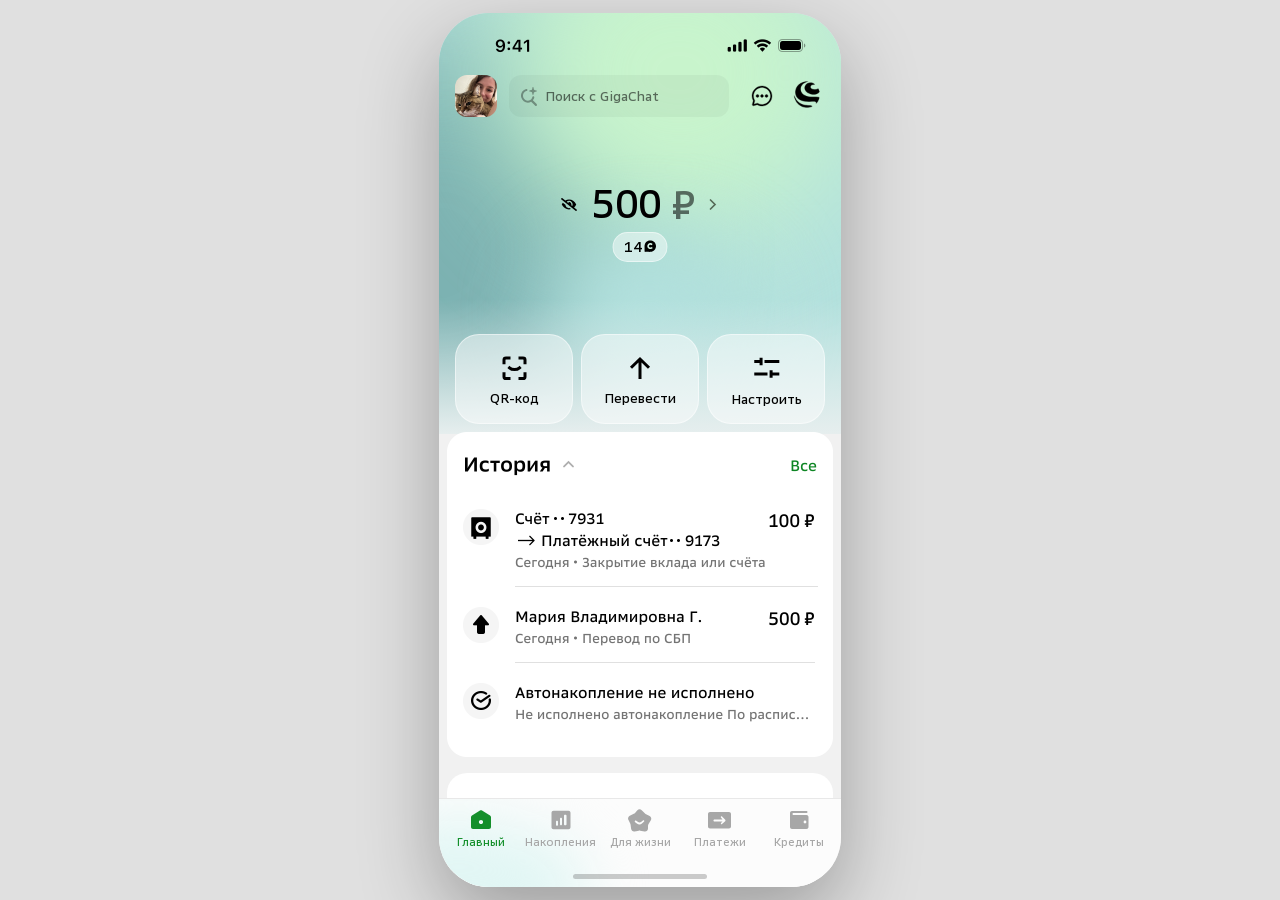
==== index.html @ b8ccacb1 "Initial commit: prototype-on-schedule HTML prototype Co-Authored-By: Claude Sonnet 4.6 <noreply@anth" ====
<!DOCTYPE html>
<html lang="ru">
<head>
  <meta charset="UTF-8" />
  <meta name="viewport" content="width=device-width, initial-scale=1.0" />
  <title>СберБанк — Главная</title>
  <style>
    @font-face {
      font-family: 'SB Sans Text';
      src: url('fonts/SB Sans Text.ttf') format('truetype');
      font-weight: 400;
      font-style: normal;
    }
    @font-face {
      font-family: 'SB Sans Text';
      src: url('fonts/sb-sans-text-medium.ttf') format('truetype');
      font-weight: 500;
      font-style: normal;
    }
    @font-face {
      font-family: 'SB Sans Text';
      src: url('fonts/SB-Sans-Text-Semibold.ttf') format('truetype');
      font-weight: 600;
      font-style: normal;
    }
    @font-face {
      font-family: 'SB Sans Text';
      src: url('fonts/SB-Sans-Text-Bold.ttf') format('truetype');
      font-weight: 700;
      font-style: normal;
    }

    :root {
      /* bg */
      --bg-page: #f1f1f1;
      --bg-hero-mesh-teal: #7cb2b2;
      --bg-hero-mesh-lime: #c8f4cc;
      --bg-hero-mesh-aqua: #b3e1de;

      /* surface */
      --surface-glass: rgba(255, 255, 255, 0.45);
      --surface-secondary: #f5f5f5;
      --surface-tabbar: #fcfcfc;
      --surface-tabbar-glow: #e1f6f4;

      /* border */
      --border-glass: rgba(255, 255, 255, 0.5);
      --border-default: #e0e0e0;

      /* fill */
      --fill-tertiary: rgba(0, 0, 0, 0.04);

      /* text */
      --text-primary: #000000;
      --text-on-hero-secondary: rgba(0, 0, 0, 0.55);
      --text-tertiary: #a7a7a7;
      --text-link: #0d8523;

      /* icon */
      --icon-accent: #148f2b;
      --icon-secondary: #a7a7a7;
      --icon-default: #000000;

      /* accent */
      --accent-primary: #148f2b;

      /* typography */
      --font-family-base: 'SB Sans Text', -apple-system, sans-serif;
      --font-size-footnote: 13px;
      --font-size-body: 15px;
      --font-size-caption: 11px;
      --font-size-title: 20px;
      --font-weight-button: 400;
      --font-weight-caption: 500;
      --font-weight-title: 600;
    }

    * { box-sizing: border-box; margin: 0; padding: 0; }

    body {
      background: #e0e0e0;
      display: flex;
      justify-content: center;
      align-items: center;
      min-height: 100vh;
      font-family: var(--font-family-base);
      -webkit-font-smoothing: antialiased;
      -moz-osx-font-smoothing: grayscale;
      font-synthesis: none;
    }

    .phone {
      position: relative;
      width: 402px;
      height: 874px;
      overflow: hidden;
      border-radius: 50px;
      background: var(--bg-page);
      box-shadow: 0 30px 80px rgba(0,0,0,0.3);
    }

    /* ── STATUS BAR ── */
    .status-bar {
      position: absolute;
      top: 0;
      left: 0;
      width: 402px;
      height: 62px;
      z-index: 10;
      display: block;
    }
    .status-bar img {
      display: block;
      width: 402px;
      height: 62px;
    }

    /* ── HERO GRADIENT ── */
    .hero {
      position: absolute;
      top: 0;
      left: 0;
      width: 402px;
      height: 421px;
      background: var(--bg-hero-mesh-aqua);
      overflow: hidden;
    }
    .blob-teal {
      position: absolute;
      width: 420px;
      height: 440px;
      left: -210px;
      top: 20px;
    }
    .blob-mint {
      position: absolute;
      width: 380px;
      height: 360px;
      left: 50px;
      top: -120px;
    }
    .blob-aqua {
      position: absolute;
      width: 240px;
      height: 200px;
      left: 90px;
      top: 200px;
    }
    .blob-teal img, .blob-mint img, .blob-aqua img {
      position: absolute;
      width: 160%;
      height: 160%;
      top: -30%;
      left: -30%;
      max-width: none;
    }
    .hero-fade {
      position: absolute;
      inset: 0;
      background: linear-gradient(to bottom, rgba(230,238,238,0) 68%, #e6eeee 100%);
    }

    /* ── NAV BAR ── */
    .nav-bar {
      position: absolute;
      top: 62px;
      left: 0;
      width: 402px;
      display: flex;
      align-items: center;
      gap: 12px;
      padding: 0 16px;
      z-index: 5;
    }
    .nav-avatar {
      width: 42px;
      height: 42px;
      border-radius: 12px;
      overflow: hidden;
      flex-shrink: 0;
    }
    .nav-avatar img {
      width: 100%;
      height: 133.33%;
      object-fit: cover;
      margin-top: -9.18%;
    }
    .nav-search {
      flex: 0 0 220px;
      height: 42px;
      background: var(--fill-tertiary);
      border-radius: 12px;
      display: flex;
      align-items: center;
      padding: 6px;
      gap: 2px;
    }
    .nav-search img { width: 28px; height: 28px; flex-shrink: 0; }
    .nav-search span {
      font-size: var(--font-size-footnote);
      font-family: var(--font-family-base);
      font-weight: var(--font-weight-caption);
      color: var(--text-on-hero-secondary);
      white-space: nowrap;
    }
    .nav-icons {
      display: flex;
      align-items: center;
      gap: 12px;
      flex-shrink: 0;
    }
    .nav-icons img { display: block; }

    /* ── BALANCE AREA ── */
    .balance-area {
      position: absolute;
      top: 166px;
      left: 116px;
      display: flex;
      align-items: center;
      gap: 8px;
      z-index: 5;
    }
    .eye-icon {
      width: 28px;
      height: 28px;
      display: flex;
      align-items: center;
      justify-content: center;
      overflow: hidden;
    }
    .eye-icon img { width: 16.25px; height: 13px; }
    .balance-sum-row {
      display: flex;
      align-items: center;
      gap: 4px;
    }
    .balance-sum {
      display: flex;
      align-items: flex-start;
      gap: 9px;
      line-height: normal;
    }
    .balance-amount {
      font-family: var(--font-family-base);
      font-weight: 500;
      font-size: 40px;
      color: var(--text-primary);
      white-space: nowrap;
      letter-spacing: -0.5px;
    }
    .balance-currency {
      font-family: var(--font-family-base);
      font-weight: var(--font-weight-caption);
      font-size: 41px;
      color: var(--text-on-hero-secondary);
      width: 24px;
    }
    .balance-chevron { width: 28px; height: 28px; }

    /* ── COUNTER PILL ── */
    .counter-pill {
      position: absolute;
      top: 219px;
      left: 50%;
      transform: translateX(-50%);
      background: var(--surface-glass);
      border: 1px solid var(--border-glass);
      border-radius: 16px;
      height: 30px;
      padding: 5px 10px 6px;
      display: flex;
      align-items: center;
      gap: 2px;
      z-index: 5;
    }
    .counter-pill span {
      font-size: var(--font-size-body);
      font-family: var(--font-family-base);
      font-weight: var(--font-weight-caption);
      color: var(--text-primary);
    }
    .counter-pill img { width: 13px; height: 13px; }

    /* ── ACTION BUTTONS ── */
    .action-btn {
      position: absolute;
      top: 321px;
      width: 118px;
      height: 90px;
      background: var(--surface-glass);
      border: 1px solid var(--border-glass);
      border-radius: 24px;
      display: flex;
      align-items: center;
      justify-content: center;
      z-index: 5;
      cursor: pointer;
    }
    .action-btn.qr { left: 16px; }
    .action-btn.transfer { left: 142px; }
    .action-btn.settings { left: 268px; border-width: 1.5px; }

    .action-inner {
      display: flex;
      flex-direction: column;
      align-items: center;
      gap: 3px;
    }
    .action-inner img { width: 40px; height: 36px; }
    .action-inner.settings-inner { gap: 4px; }
    .action-label {
      font-size: var(--font-size-footnote);
      font-family: var(--font-family-base);
      font-weight: var(--font-weight-caption);
      color: var(--text-primary);
      text-align: center;
      line-height: normal;
    }

    /* ── HISTORY ISLAND ── */
    .history-island-img {
      position: absolute;
      top: 419px;
      left: 50%;
      transform: translateX(-50%);
      width: 386px;
      height: 325px;
      display: block;
      z-index: 3;
    }

    /* ── SCROLL AREA ── */
    .scroll-area {
      position: absolute;
      top: 0;
      left: 0;
      width: 100%;
      height: 100%;
      overflow-y: auto;
      overflow-x: hidden;
      -webkit-overflow-scrolling: touch;
      scrollbar-width: none;
      padding-bottom: 89px;
    }
    .scroll-area::-webkit-scrollbar { display: none; }

    .screen-content {
      position: relative;
      width: 402px;
      height: 1190px;
    }

    /* ── DEPOSITS ISLAND ── */
    .deposits-island {
      position: absolute;
      top: 760px;
      left: 8px;
      width: 386px;
      height: 144px;
      background: white;
      border-radius: 20px;
      z-index: 3;
    }
    .deposits-island-title {
      position: absolute;
      top: 24px;
      left: 0;
      width: 386px;
      display: flex;
      justify-content: space-between;
      align-items: center;
      padding: 0 16px;
    }
    .deposits-island-title-text {
      font-size: var(--font-size-title);
      font-family: var(--font-family-base);
      font-weight: var(--font-weight-title);
      color: var(--text-primary);
      letter-spacing: -0.2px;
      line-height: normal;
    }
    .deposits-island-link {
      font-size: var(--font-size-body);
      font-family: var(--font-family-base);
      font-weight: var(--font-weight-caption);
      color: var(--text-link);
    }
    .deposits-cell {
      position: absolute;
      top: 67px;
      left: 16px;
      width: 354px;
      display: flex;
      align-items: flex-start;
      gap: 16px;
      cursor: pointer;
      text-decoration: none;
      color: inherit;
    }
    .deposits-cell-icon {
      width: 36px;
      height: 36px;
      flex-shrink: 0;
    }
    .deposits-cell-icon img { display: block; width: 36px; height: 36px; }
    .deposits-cell-body {
      display: flex;
      align-items: flex-start;
      justify-content: space-between;
      padding-bottom: 16px;
      flex: 1;
    }
    .deposits-cell-info {
      display: flex;
      flex-direction: column;
      gap: 4px;
    }
    .deposits-cell-amount {
      font-size: 18px;
      font-family: var(--font-family-base);
      font-weight: var(--font-weight-caption);
      color: var(--text-primary);
      white-space: nowrap;
      line-height: normal;
    }
    .deposits-cell-subtitle {
      display: flex;
      align-items: center;
      gap: 4px;
      font-size: var(--font-size-footnote);
      font-family: var(--font-family-base);
      font-weight: var(--font-weight-caption);
      color: #737373;
    }
    .deposits-cell-sep {
      display: flex;
      align-items: center;
      gap: 5px;
    }
    .deposits-cell-sep img { display: block; }
    .deposits-cell-rate {
      display: flex;
      align-items: center;
      gap: 3px;
      font-size: var(--font-size-footnote);
      font-family: var(--font-family-base);
      font-weight: var(--font-weight-caption);
      color: #737373;
      white-space: nowrap;
      flex-shrink: 0;
    }

/* ── TAB BAR ── */
    .tab-bar {
      position: absolute;
      bottom: 0;
      left: 0;
      width: 402px;
      height: 89px;
      background: var(--surface-tabbar);
      border-top: 0.5px solid rgba(0, 0, 0, 0.08);
      overflow: hidden;
      z-index: 10;
    }
    .tab-bar-glow {
      position: absolute;
      left: -110px;
      top: 20px;
      width: 260px;
      height: 140px;
    }
    .tab-bar-glow-img {
      position: absolute;
      top: -60px;
      left: -60px;
      width: 380px;
      height: 260px;
    }
    .tab-bar-glow-img img {
      width: 100%;
      height: 100%;
      max-width: none;
      display: block;
    }
    .tab-bar-inner {
      position: absolute;
      top: 9px;
      left: 50%;
      transform: translateX(-50%);
      width: 370px;
      display: flex;
      align-items: center;
      justify-content: space-between;
    }
    .tab-btn {
      width: 52px;
      display: flex;
      flex-direction: column;
      align-items: center;
      gap: 4px;
      cursor: pointer;
      text-decoration: none;
    }
    .tab-btn img {
      width: 24px;
      height: 24px;
      flex-shrink: 0;
    }
    .tab-label {
      font-family: var(--font-family-base);
      font-size: var(--font-size-caption);
      font-weight: var(--font-weight-caption);
      line-height: 1.2;
      color: var(--text-tertiary);
      text-align: center;
      white-space: nowrap;
    }
    .tab-label.active { color: var(--accent-primary); }

    /* ── TRANSFERS ISLAND ── */
    .transfers-island {
      position: absolute;
      top: 912px;
      left: 8px;
      width: 386px;
      height: 263px;
      background: white;
      border-radius: 20px;
      z-index: 3;
    }
    .transfers-title {
      position: absolute;
      top: 24px;
      left: 0;
      width: 386px;
      padding: 0 16px;
    }
    .transfers-title-text {
      font-family: var(--font-family-base);
      font-weight: var(--font-weight-title);
      font-size: var(--font-size-title);
      color: var(--text-primary);
      letter-spacing: -0.2px;
      line-height: normal;
    }
    .transfers-field {
      position: absolute;
      top: 64px;
      left: 16px;
      width: 354px;
      height: 57px;
      background: var(--surface-secondary);
      border-radius: 16px;
      padding: 10px 8px 6px 16px;
      display: flex;
      align-items: center;
    }
    .transfers-field-content {
      display: flex;
      align-items: center;
      justify-content: space-between;
      width: 100%;
      gap: 40px;
    }
    .transfers-field-text {
      font-family: var(--font-family-base);
      font-weight: var(--font-weight-caption);
      font-size: var(--font-size-body);
      color: var(--text-primary);
      white-space: nowrap;
      line-height: normal;
    }
    .transfers-field-btns {
      display: flex;
      align-items: center;
      gap: 8px;
      flex-shrink: 0;
    }
    .transfers-spb {
      width: 24px;
      height: 24px;
      overflow: hidden;
      flex-shrink: 0;
    }
    .transfers-spb img {
      display: block;
      width: 24px;
      height: 23px;
      object-fit: cover;
    }
    .transfers-arrow-btn {
      display: block;
      width: 49px;
      height: 40px;
      flex-shrink: 0;
    }
    .transfers-options {
      position: absolute;
      top: 138px;
      left: 16px;
      width: 374px;
      display: flex;
      align-items: flex-start;
      gap: 16px;
    }
    .transfers-option {
      display: flex;
      flex-direction: column;
      align-items: center;
      gap: 12px;
      width: 62px;
      flex-shrink: 0;
    }
    .transfers-icon-btn {
      width: 62px;
      height: 62px;
      background: var(--surface-secondary);
      border-radius: 16px;
      display: flex;
      align-items: center;
      justify-content: center;
      flex-shrink: 0;
    }
    .transfers-icon-btn img {
      display: block;
      width: 28px;
      height: 28px;
      object-fit: contain;
    }
    .transfers-label {
      display: flex;
      flex-direction: column;
      align-items: center;
      gap: 4px;
      width: 42px;
    }
    .transfers-label span {
      font-family: var(--font-family-base);
      font-weight: var(--font-weight-caption);
      font-size: 12px;
      color: var(--text-primary);
      text-align: center;
      line-height: 1.2;
      white-space: nowrap;
    }
    .transfers-label-overflow {
      overflow: hidden;
      text-overflow: ellipsis;
      width: 64px;
      white-space: nowrap !important;
      display: block;
    }

    /* ── HOME INDICATOR ── */
    .home-indicator {
      position: absolute;
      bottom: 8px;
      left: 50%;
      transform: translateX(-50%);
      width: 134px;
      height: 5px;
      background: #000;
      border-radius: 3px;
      opacity: 0.2;
      z-index: 11;
    }

  </style>
</head>
<body>
<div class="phone">

  <!-- STATUS BAR -->
  <div class="status-bar">
    <img src="assets/status-bar.svg" alt="" />
  </div>

  <!-- SCROLL AREA -->
  <div class="scroll-area">
  <div class="screen-content">

  <!-- HERO -->
  <div class="hero">
    <div class="blob-teal"><img src="assets/blob-teal.svg" alt="" /></div>
    <div class="blob-mint"><img src="assets/blob-mint.svg" alt="" /></div>
    <div class="blob-aqua"><img src="assets/blob-aqua.svg" alt="" /></div>
    <div class="hero-fade"></div>
  </div>

  <!-- NAV BAR -->
  <div class="nav-bar">
    <div class="nav-avatar">
      <img src="assets/photo.png" alt="Аватар" />
    </div>
    <div class="nav-search">
      <img src="assets/search-ai.svg" alt="" />
      <span>Поиск c GigaChat</span>
    </div>
    <div class="nav-icons">
      <img src="assets/chat-icon.svg" alt="" width="36" height="36" />
      <img src="assets/gigachat-crescent.svg" alt="" width="36" height="36" />
    </div>
  </div>

  <!-- BALANCE -->
  <div class="balance-area">
    <div class="eye-icon">
      <img src="assets/eye-slash.svg" alt="" />
    </div>
    <div class="balance-sum-row">
      <div class="balance-sum">
        <span class="balance-amount">500</span>
        <span class="balance-currency">₽</span>
      </div>
      <img class="balance-chevron" src="assets/chevron1.svg" alt="" />
    </div>
  </div>

  <!-- COUNTER PILL -->
  <div class="counter-pill">
    <span>14</span>
    <img src="assets/icon.svg" alt="" />
  </div>

  <!-- ACTION BUTTONS -->
  <div class="action-btn qr">
    <div class="action-inner">
      <img src="assets/scan-icon.svg" alt="" />
      <span class="action-label">QR-код</span>
    </div>
  </div>
  <div class="action-btn transfer">
    <div class="action-inner">
      <img src="assets/transfer-icon.svg" alt="" />
      <span class="action-label">Перевести</span>
    </div>
  </div>
  <div class="action-btn settings">
    <div class="action-inner settings-inner">
      <img src="assets/setup-icon.svg" alt="" />
      <span class="action-label">Настроить</span>
    </div>
  </div>

  <!-- HISTORY ISLAND -->
  <img class="history-island-img" src="assets/history.png" alt="" />

<!-- DEPOSITS ISLAND -->
  <div class="deposits-island">
    <div class="deposits-island-title">
      <span class="deposits-island-title-text">Вклады и счета</span>
      <span class="deposits-island-link">Все</span>
    </div>
    <a class="deposits-cell" href="накопительный-счёт.html">
      <div class="deposits-cell-icon">
        <img src="assets/deposits-icon.svg" alt="" />
      </div>
      <div class="deposits-cell-body">
        <div class="deposits-cell-info">
          <span class="deposits-cell-amount">10 000 ₽</span>
          <div class="deposits-cell-subtitle">
            <span>Накопительный счет</span>
            <div class="deposits-cell-sep">
              <img src="assets/ellipse22.svg" alt="" width="3" height="3" />
              <span>7052</span>
            </div>
          </div>
        </div>
        <div class="deposits-cell-rate">
          <span>12,5</span>
          <span>%</span>
        </div>
      </div>
    </a>
  </div>

  <!-- TRANSFERS ISLAND -->
  <div class="transfers-island">
    <div class="transfers-title">
      <span class="transfers-title-text">Переводы</span>
    </div>
    <div class="transfers-field">
      <div class="transfers-field-content">
        <span class="transfers-field-text">На Сбер или в другой банк</span>
        <div class="transfers-field-btns">
          <div class="transfers-spb">
            <img src="assets/sber-spb.png" alt="" />
          </div>
          <img class="transfers-arrow-btn" src="assets/sber-transfers-btn.svg" alt="" />
        </div>
      </div>
    </div>
    <div class="transfers-options">
      <div class="transfers-option">
        <div class="transfers-icon-btn">
          <img src="assets/sber-transfers-between.svg" alt="" />
        </div>
        <div class="transfers-label">
          <span>Между</span>
          <span>своими</span>
        </div>
      </div>
      <div class="transfers-option">
        <div class="transfers-icon-btn">
          <img src="assets/sber-transfers-abroad.svg" alt="" />
        </div>
        <div class="transfers-label">
          <span>В другую</span>
          <span>страну</span>
        </div>
      </div>
      <div class="transfers-option">
        <div class="transfers-icon-btn">
          <img src="assets/sber-transfers-client.svg" alt="" />
        </div>
        <div class="transfers-label">
          <span>Мария</span>
          <span class="transfers-label-overflow">Владимировна</span>
        </div>
      </div>
      <div class="transfers-option">
        <div class="transfers-icon-btn">
          <img src="assets/sber-ev-icon.svg" alt="" />
        </div>
        <div class="transfers-label">
          <span>Елена</span>
          <span class="transfers-label-overflow">Владимировна</span>
        </div>
      </div>
      <div class="transfers-option">
        <div class="transfers-icon-btn">
          <img src="assets/sber-chat.png" alt="" style="width:24px;height:22px;" />
        </div>
        <div class="transfers-label">
          <span>Чаты</span>
          <span>и сборы</span>
        </div>
      </div>
    </div>
  </div>

  </div><!-- /screen-content -->
  </div><!-- /scroll-area -->

  <!-- TAB BAR -->
  <div class="tab-bar">
    <div class="tab-bar-glow">
      <div class="tab-bar-glow-img">
        <img src="assets/glow.svg" alt="" />
      </div>
    </div>
    <div class="tab-bar-inner">
      <div class="tab-btn">
        <img src="assets/icon-main-active.svg" alt="" />
        <span class="tab-label active">Главный</span>
      </div>
      <a class="tab-btn" href="накопления.html">
        <img src="assets/icon-analytics.svg" alt="" />
        <span class="tab-label">Накопления</span>
      </a>
      <div class="tab-btn">
        <img src="assets/icon-star.svg" alt="" />
        <span class="tab-label">Для жизни</span>
      </div>
      <div class="tab-btn">
        <img src="assets/icon-pay.svg" alt="" />
        <span class="tab-label">Платежи</span>
      </div>
      <div class="tab-btn">
        <img src="assets/icon-wallet.svg" alt="" />
        <span class="tab-label">Кредиты</span>
      </div>
    </div>
  </div>

  <!-- HOME INDICATOR -->
  <div class="home-indicator"></div>

</div>
</body>
</html>
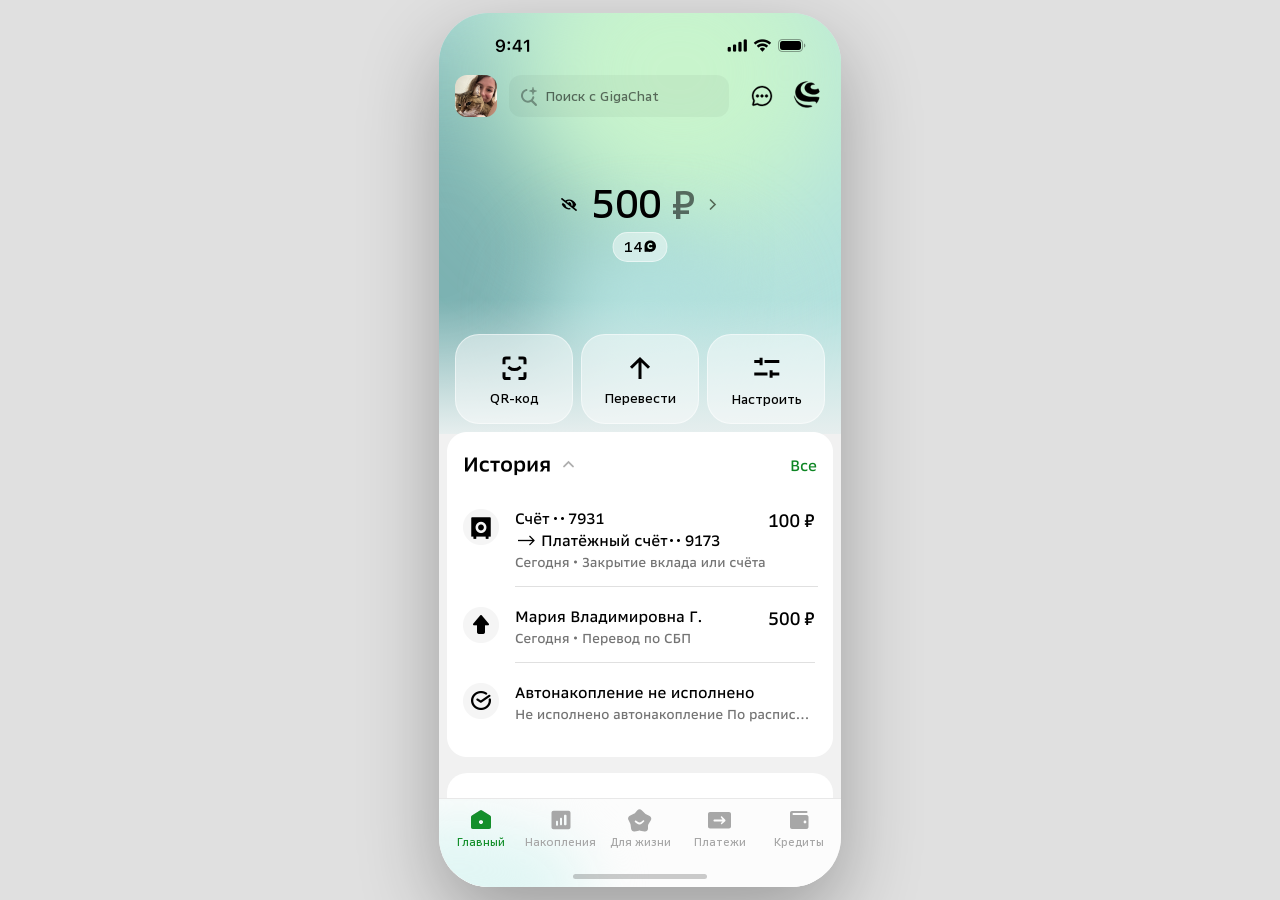
==== commit 56c3d72f: "feat: tab bar click navigation with entrance animations Главный and Накопления tabs are now clickabl" ====
--- a/index.html
+++ b/index.html
@@ -499,9 +499,10 @@
       flex-direction: column;
       align-items: center;
       gap: 4px;
-      cursor: pointer;
+      cursor: default;
       text-decoration: none;
     }
+    a.tab-btn { cursor: pointer; }
     .tab-btn img {
       width: 24px;
       height: 24px;
@@ -516,7 +517,39 @@
       text-align: center;
       white-space: nowrap;
     }
-    .tab-label.active { color: var(--accent-primary); }
+    .tab-label.active {
+      color: var(--accent-primary);
+      animation: tab-label-activate 200ms ease-out forwards;
+    }
+    @keyframes tab-label-activate {
+      from { color: #A7A7A7; }
+      to   { color: #148F2B; }
+    }
+    @keyframes tab-home-bounce {
+      from { transform: scale(0.9); }
+      to   { transform: scale(1); }
+    }
+    @keyframes tab-icon-fadein {
+      from { opacity: 0; }
+      to   { opacity: 1; }
+    }
+    .tab-active-icon-wrap {
+      position: relative;
+      width: 24px;
+      height: 24px;
+      flex-shrink: 0;
+      animation: tab-home-bounce 350ms ease-out forwards;
+    }
+    .tab-active-icon-wrap img {
+      position: absolute;
+      top: 0;
+      left: 0;
+      width: 24px;
+      height: 24px;
+    }
+    .tab-active-icon-wrap .tab-icon-green {
+      animation: tab-icon-fadein 200ms ease-out forwards;
+    }
 
     /* ── TRANSFERS ISLAND ── */
     .transfers-island {
@@ -852,7 +885,10 @@
     </div>
     <div class="tab-bar-inner">
       <div class="tab-btn">
-        <img src="assets/icon-main-active.svg" alt="" />
+        <div class="tab-active-icon-wrap">
+          <img src="assets/icon-main.svg" alt="" />
+          <img src="assets/icon-main-active.svg" alt="" class="tab-icon-green" />
+        </div>
         <span class="tab-label active">Главный</span>
       </div>
       <a class="tab-btn" href="накопления.html">
